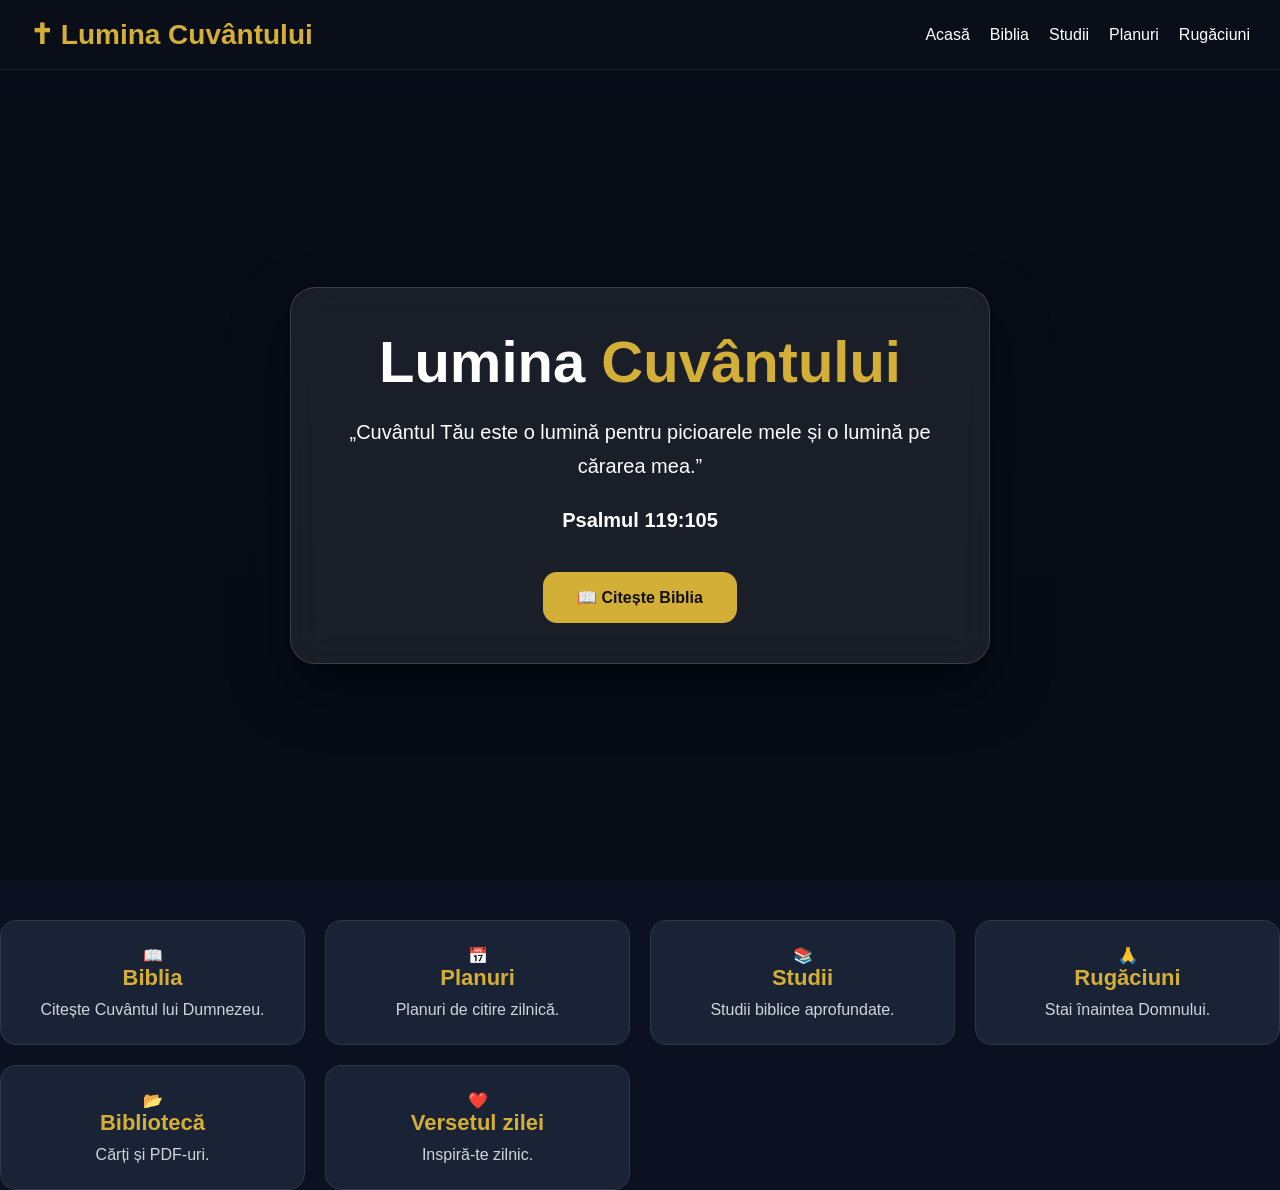
==== index.html @ 2da65aa4 "Update index.html" ====
<!DOCTYPE html>
<html lang="ro">
<head>
    <meta charset="UTF-8">
    <meta name="viewport" content="width=device-width, initial-scale=1.0">
    <title>Lumina Cuvântului</title>

    <link rel="stylesheet" href="style.css">
</head>
<body>

<header>


<div class="logo">
✝ Lumina Cuvântului
</div>

<nav>

<a href="#">Acasă</a>

<a href="#">Biblia</a>

<a href="#">Studii</a>

<a href="#">Planuri</a>

<a href="#">Rugăciuni</a>

</nav>

</header>

<section class="hero">

<div class="hero-content">

<h1>
Lumina <span>Cuvântului</span>
</h1>

<p>
„Cuvântul Tău este o lumină pentru picioarele mele și o lumină pe cărarea mea.”
</p>

<p><strong>Psalmul 119:105</strong></p>

<a href="#" class="button">
📖 Citește Biblia
</a>

</div>

</section>
<section class="cards">

<div class="card">
<div class="icon">📖</div>
<h3>Biblia</h3>
<p>Citește Cuvântul lui Dumnezeu.</p>
</div>

<div class="card">
<div class="icon">📅</div>
<h3>Planuri</h3>
<p>Planuri de citire zilnică.</p>
</div>

<div class="card">
<div class="icon">📚</div>
<h3>Studii</h3>
<p>Studii biblice aprofundate.</p>
</div>

<div class="card">
<div class="icon">🙏</div>
<h3>Rugăciuni</h3>
<p>Stai înaintea Domnului.</p>
</div>

<div class="card">
<div class="icon">📂</div>
<h3>Bibliotecă</h3>
<p>Cărți și PDF-uri.</p>
</div>

<div class="card">
<div class="icon">❤️</div>
<h3>Versetul zilei</h3>
<p>Inspiră-te zilnic.</p>
</div>

</section>
</section>

</main>

</body>
</html>
---- style.css ----
*{
  margin:0;
  padding:0;
  box-sizing:border-box;
}

body{
  font-family:Arial,Helvetica,sans-serif;
  background:#0b1120;
  color:#fff;
}

header{
  background:#111827;
  padding:20px;
  text-align:center;
}

header h1{
  color:#d4af37;
  font-size:32px;
}

main{
  max-width:1100px;
  margin:auto;
  padding:40px 20px;
}

.hero{
  text-align:center;
  padding:80px 20px;
}

.hero h2{
  font-size:42px;
  margin-bottom:20px;
}

.hero p{
  font-size:20px;
}

.button{
  display:inline-block;
  margin-top:30px;
  background:#d4af37;
  color:#111;
  padding:15px 30px;
  border-radius:10px;
  text-decoration:none;
  font-weight:bold;
}
.cards{
display:grid;
grid-template-columns:repeat(auto-fit,minmax(250px,1fr));
gap:20px;
margin-top:40px;
}

.card{
background:#1a2235;
padding:25px;
border-radius:16px;
text-align:center;
transition:0.3s;
border:1px solid #2d3748;
}

.card:hover{
transform:translateY(-6px);
border-color:#d4af37;
}

.card h3{
color:#d4af37;
margin-bottom:10px;
font-size:22px;
}

.card p{
color:#d1d5db;
}
.hero{
    min-height:90vh;
    display:flex;
    justify-content:center;
    align-items:center;
    padding:40px 20px;

    background:
    linear-gradient(rgba(5,10,20,.72),rgba(5,10,20,.85)),
    url("https://images.unsplash.com/photo-1500530855697-b586d89ba3ee?auto=format&fit=crop&w=1800&q=80");

    background-size:cover;
    background-position:center;
}

.hero-content{
    max-width:700px;
    text-align:center;

    background:rgba(255,255,255,.08);
    backdrop-filter:blur(18px);

    padding:40px;
    border-radius:25px;

    border:1px solid rgba(255,255,255,.15);

    box-shadow:0 25px 60px rgba(0,0,0,.45);
}

.hero h1{
    font-size:58px;
    margin-bottom:20px;
}

.hero span{
    color:#d4af37;
}

.hero p{
    font-size:20px;
    line-height:1.7;
    margin-bottom:20px;
}

.button{
    display:inline-block;
    margin-top:15px;
    padding:16px 34px;
    background:#d4af37;
    color:#111;
    border-radius:14px;
    text-decoration:none;
    font-weight:bold;
    transition:.3s;
}

.button:hover{
    transform:translateY(-3px);
}

@media(max-width:768px){

.hero h1{
font-size:40px;
}

.hero-content{
padding:25px;
}

}
header{
    position:sticky;
    top:0;
    backdrop-filter:blur(15px);
    background:rgba(17,24,39,.85);
}
header{
display:flex;
justify-content:space-between;
align-items:center;
padding:18px 30px;
background:rgba(10,15,25,.9);
backdrop-filter:blur(15px);
position:sticky;
top:0;
z-index:1000;
border-bottom:1px solid rgba(255,255,255,.08);
}

.logo{
font-size:28px;
font-weight:bold;
color:#d4af37;
}

nav{
display:flex;
gap:20px;
}

nav a{
color:white;
text-decoration:none;
font-size:16px;
transition:.3s;
}

nav a:hover{
color:#d4af37;
}

@media(max-width:768px){

header{
flex-direction:column;
gap:15px;
}

nav{
flex-wrap:wrap;
justify-content:center;
}

.hero h2{
font-size:34px;
}

}
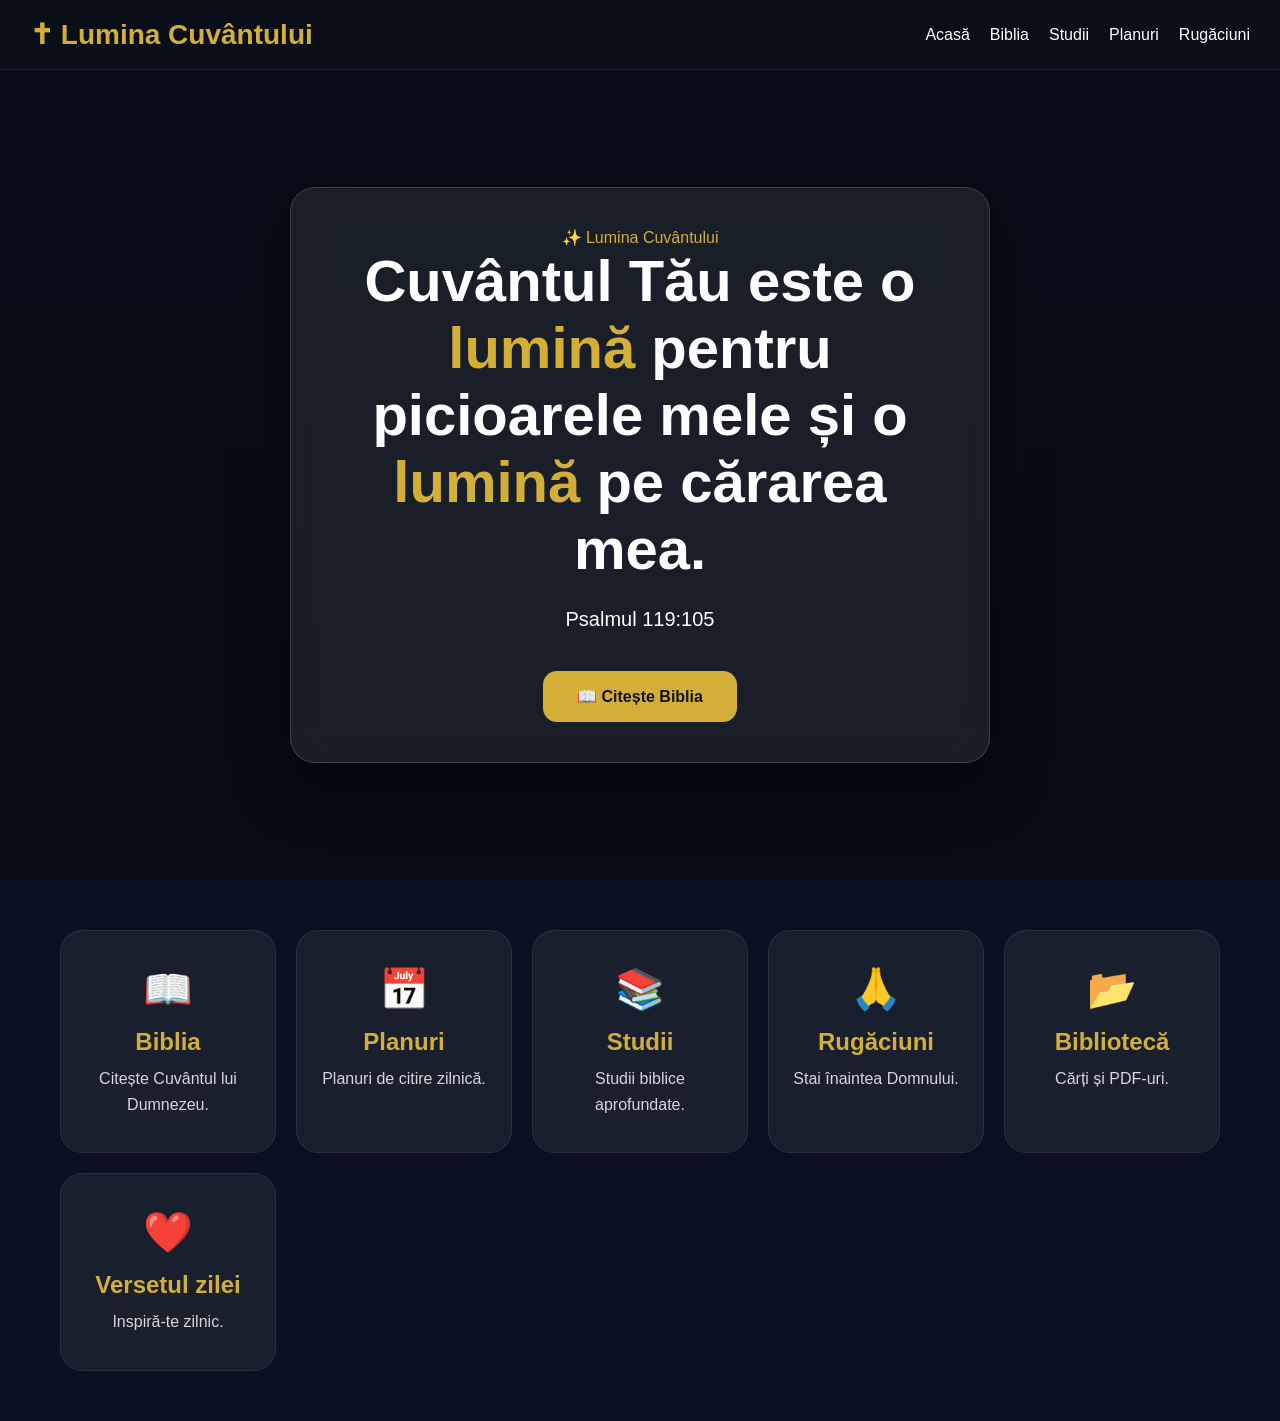
==== commit 7659dc9e: "Update index.html" ====
--- a/index.html
+++ b/index.html
@@ -34,17 +34,21 @@
 
 <section class="hero">
 
+<div class="overlay"></div>
+
 <div class="hero-content">
 
+<span class="badge">✨ Lumina Cuvântului</span>
+
 <h1>
-Lumina <span>Cuvântului</span>
+Cuvântul Tău este o
+<span>lumină</span>
+pentru picioarele mele și o
+<span>lumină</span>
+pe cărarea mea.
 </h1>
 
-<p>
-„Cuvântul Tău este o lumină pentru picioarele mele și o lumină pe cărarea mea.”
-</p>
-
-<p><strong>Psalmul 119:105</strong></p>
+<p>Psalmul 119:105</p>
 
 <a href="#" class="button">
 📖 Citește Biblia
--- a/style.css
+++ b/style.css
@@ -53,33 +53,43 @@
 }
 .cards{
 display:grid;
-grid-template-columns:repeat(auto-fit,minmax(250px,1fr));
+grid-template-columns:repeat(auto-fit,minmax(180px,1fr));
 gap:20px;
-margin-top:40px;
+padding:50px 20px;
+max-width:1200px;
+margin:auto;
 }
 
 .card{
-background:#1a2235;
-padding:25px;
-border-radius:16px;
+background:rgba(255,255,255,.06);
+backdrop-filter:blur(15px);
+border:1px solid rgba(255,255,255,.08);
+border-radius:22px;
+padding:35px 20px;
 text-align:center;
-transition:0.3s;
-border:1px solid #2d3748;
+transition:.35s;
 }
 
 .card:hover{
-transform:translateY(-6px);
+transform:translateY(-8px);
 border-color:#d4af37;
+box-shadow:0 20px 40px rgba(0,0,0,.35);
+}
+
+.icon{
+font-size:40px;
+margin-bottom:15px;
 }
 
 .card h3{
 color:#d4af37;
 margin-bottom:10px;
-font-size:22px;
+font-size:24px;
 }
 
 .card p{
-color:#d1d5db;
+color:#d7d7d7;
+line-height:1.6;
 }
 .hero{
     min-height:90vh;
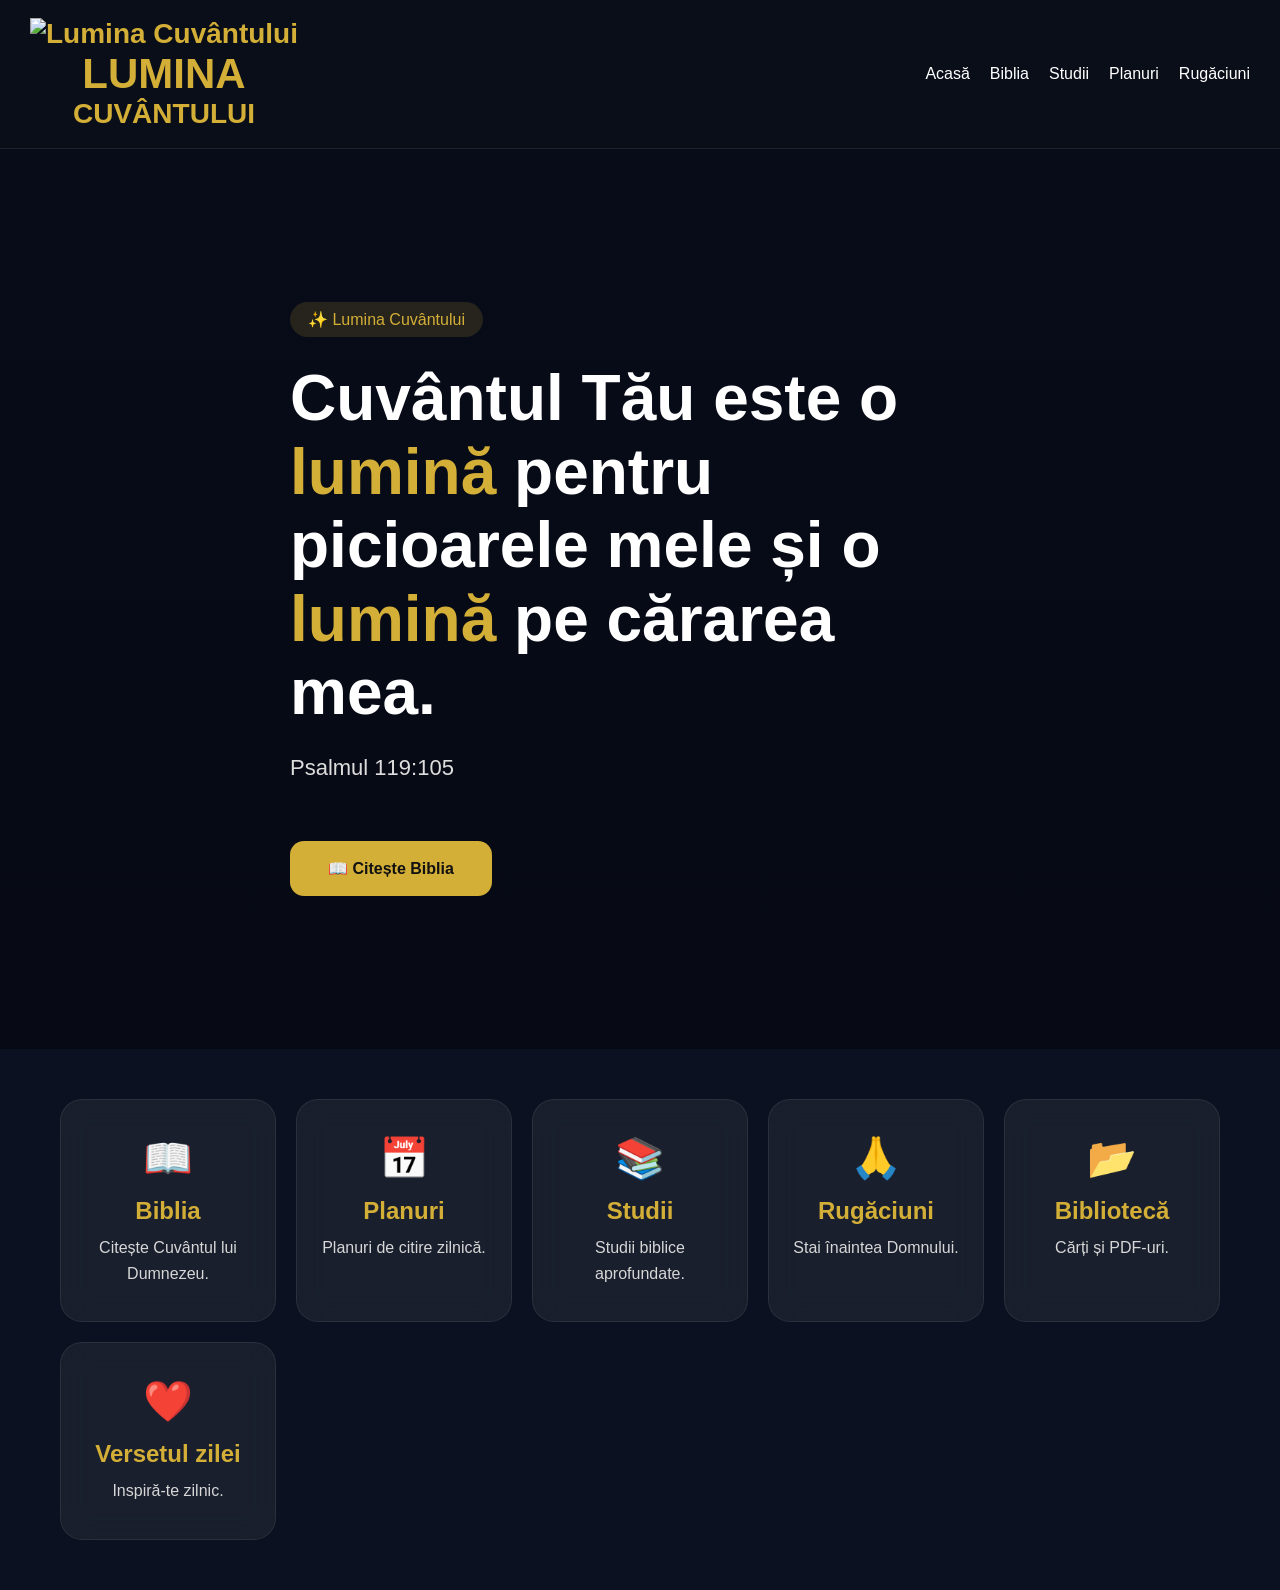
==== commit 4023970f: "Update index.html" ====
--- a/index.html
+++ b/index.html
@@ -13,7 +13,17 @@
 
 
 <div class="logo">
-✝ Lumina Cuvântului
+
+<img src="images/logo.png" alt="Lumina Cuvântului">
+
+<div>
+
+<h2>LUMINA</h2>
+
+<p>CUVÂNTULUI</p>
+
+</div>
+
 </div>
 
 <nav>
--- a/style.css
+++ b/style.css
@@ -92,66 +92,80 @@
 line-height:1.6;
 }
 .hero{
-    min-height:90vh;
-    display:flex;
-    justify-content:center;
-    align-items:center;
-    padding:40px 20px;
-
-    background:
-    linear-gradient(rgba(5,10,20,.72),rgba(5,10,20,.85)),
-    url("https://images.unsplash.com/photo-1500530855697-b586d89ba3ee?auto=format&fit=crop&w=1800&q=80");
-
-    background-size:cover;
-    background-position:center;
+position:relative;
+min-height:100vh;
+display:flex;
+justify-content:center;
+align-items:center;
+padding:30px;
+
+background:
+url("https://images.unsplash.com/photo-1518837695005-2083093ee35b?auto=format&fit=crop&w=2200&q=80");
+
+background-size:cover;
+background-position:center;
+overflow:hidden;
+}
+
+.overlay{
+position:absolute;
+inset:0;
+background:
+linear-gradient(
+180deg,
+rgba(5,8,18,.55),
+rgba(5,8,18,.85)
+);
 }
 
 .hero-content{
-    max-width:700px;
-    text-align:center;
-
-    background:rgba(255,255,255,.08);
-    backdrop-filter:blur(18px);
-
-    padding:40px;
-    border-radius:25px;
-
-    border:1px solid rgba(255,255,255,.15);
-
-    box-shadow:0 25px 60px rgba(0,0,0,.45);
+position:relative;
+z-index:2;
+max-width:700px;
+text-align:left;
+}
+
+.badge{
+display:inline-block;
+padding:8px 18px;
+border-radius:40px;
+background:rgba(212,175,55,.15);
+color:#d4af37;
+margin-bottom:25px;
 }
 
 .hero h1{
-    font-size:58px;
-    margin-bottom:20px;
+font-size:64px;
+line-height:1.15;
+margin-bottom:25px;
+font-weight:700;
 }
 
 .hero span{
-    color:#d4af37;
+color:#d4af37;
 }
 
 .hero p{
-    font-size:20px;
-    line-height:1.7;
-    margin-bottom:20px;
+font-size:22px;
+margin-bottom:30px;
+color:#ddd;
 }
 
 .button{
-    display:inline-block;
-    margin-top:15px;
-    padding:16px 34px;
-    background:#d4af37;
-    color:#111;
-    border-radius:14px;
-    text-decoration:none;
-    font-weight:bold;
-    transition:.3s;
+display:inline-block;
+padding:18px 38px;
+background:#d4af37;
+color:#111;
+border-radius:14px;
+font-weight:bold;
+text-decoration:none;
+transition:.35s;
 }
 
 .button:hover{
-    transform:translateY(-3px);
-}
-
+transform:translateY(-4px);
+box-shadow:0 15px 35px rgba(212,175,55,.35);
+}
 @media(max-width:768px){
 
 .hero h1{
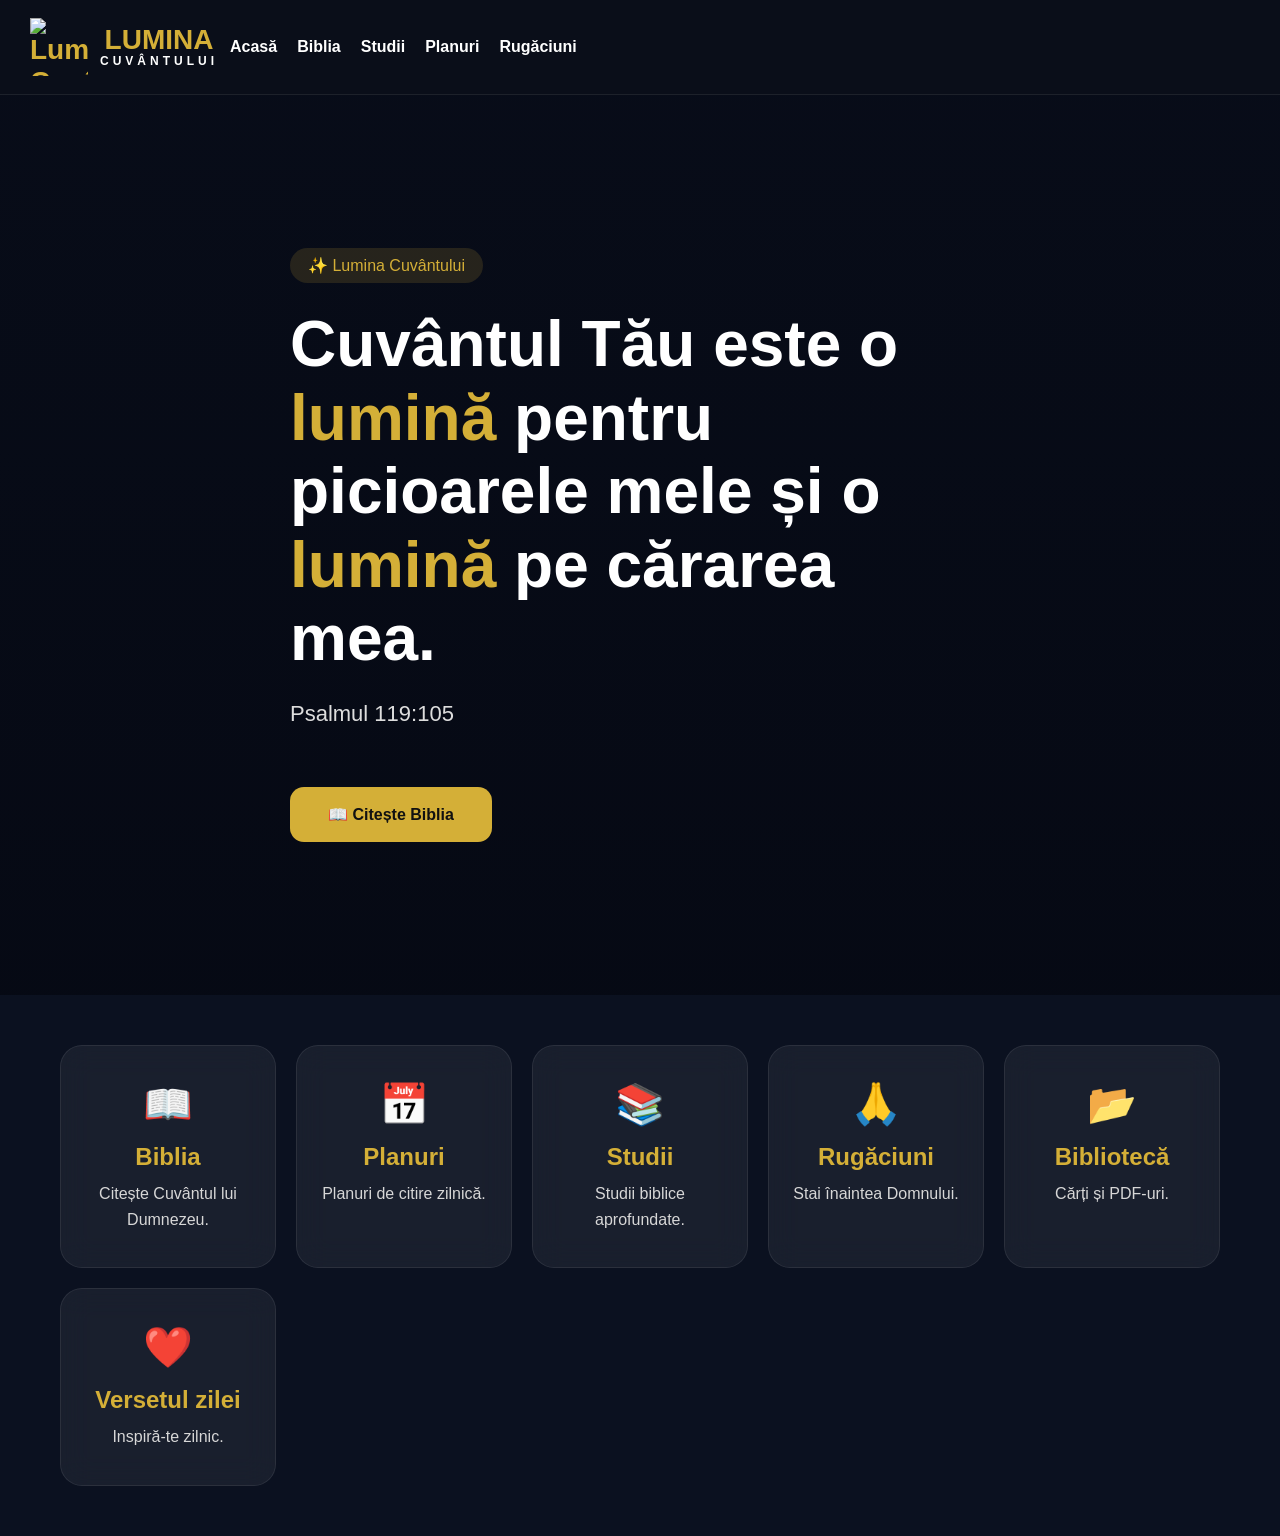
==== commit e9d2a62f: "Update index.html" ====
--- a/index.html
+++ b/index.html
@@ -14,7 +14,7 @@
 
 <div class="logo">
 
-<img src="images/logo.png" alt="Lumina Cuvântului">
+<img src="images/logo.png.PNG" alt="Lumina Cuvântului">
 
 <div>
 
@@ -22,7 +22,6 @@
 
 <p>CUVÂNTULUI</p>
 
-</div>
 
 </div>
 
--- a/style.css
+++ b/style.css
@@ -235,3 +235,28 @@
 }
 
 }
+.logo{
+display:flex;
+align-items:center;
+gap:12px;
+}
+
+.logo img{
+width:58px;
+height:58px;
+object-fit:contain;
+}
+
+.logo h2{
+margin:0;
+font-size:28px;
+color:#d4af37;
+line-height:1;
+}
+
+.logo p{
+margin:0;
+font-size:12px;
+letter-spacing:4px;
+color:#ffffff;
+}
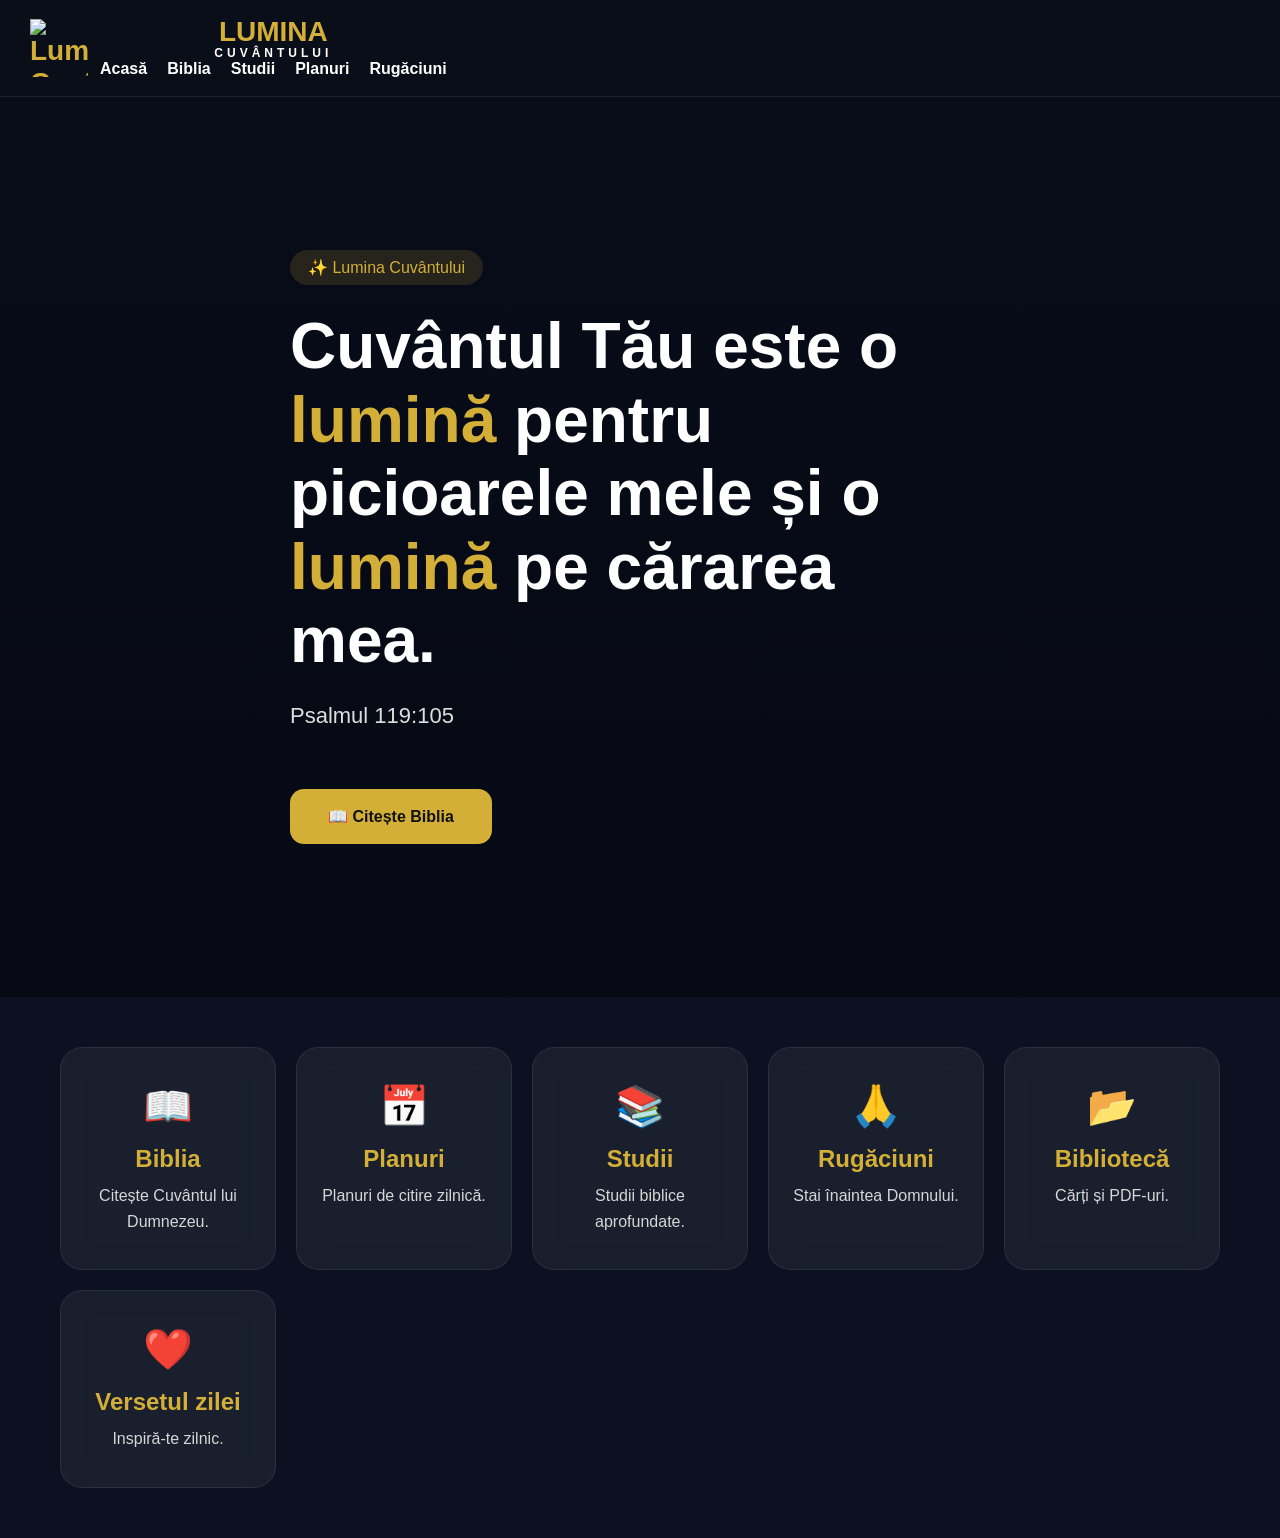
==== commit e38840a6: "Update index.html" ====
--- a/index.html
+++ b/index.html
@@ -17,6 +17,8 @@
 <img src="images/logo.png.PNG" alt="Lumina Cuvântului">
 
 <div>
+
+<div>    
 
 <h2>LUMINA</h2>
 
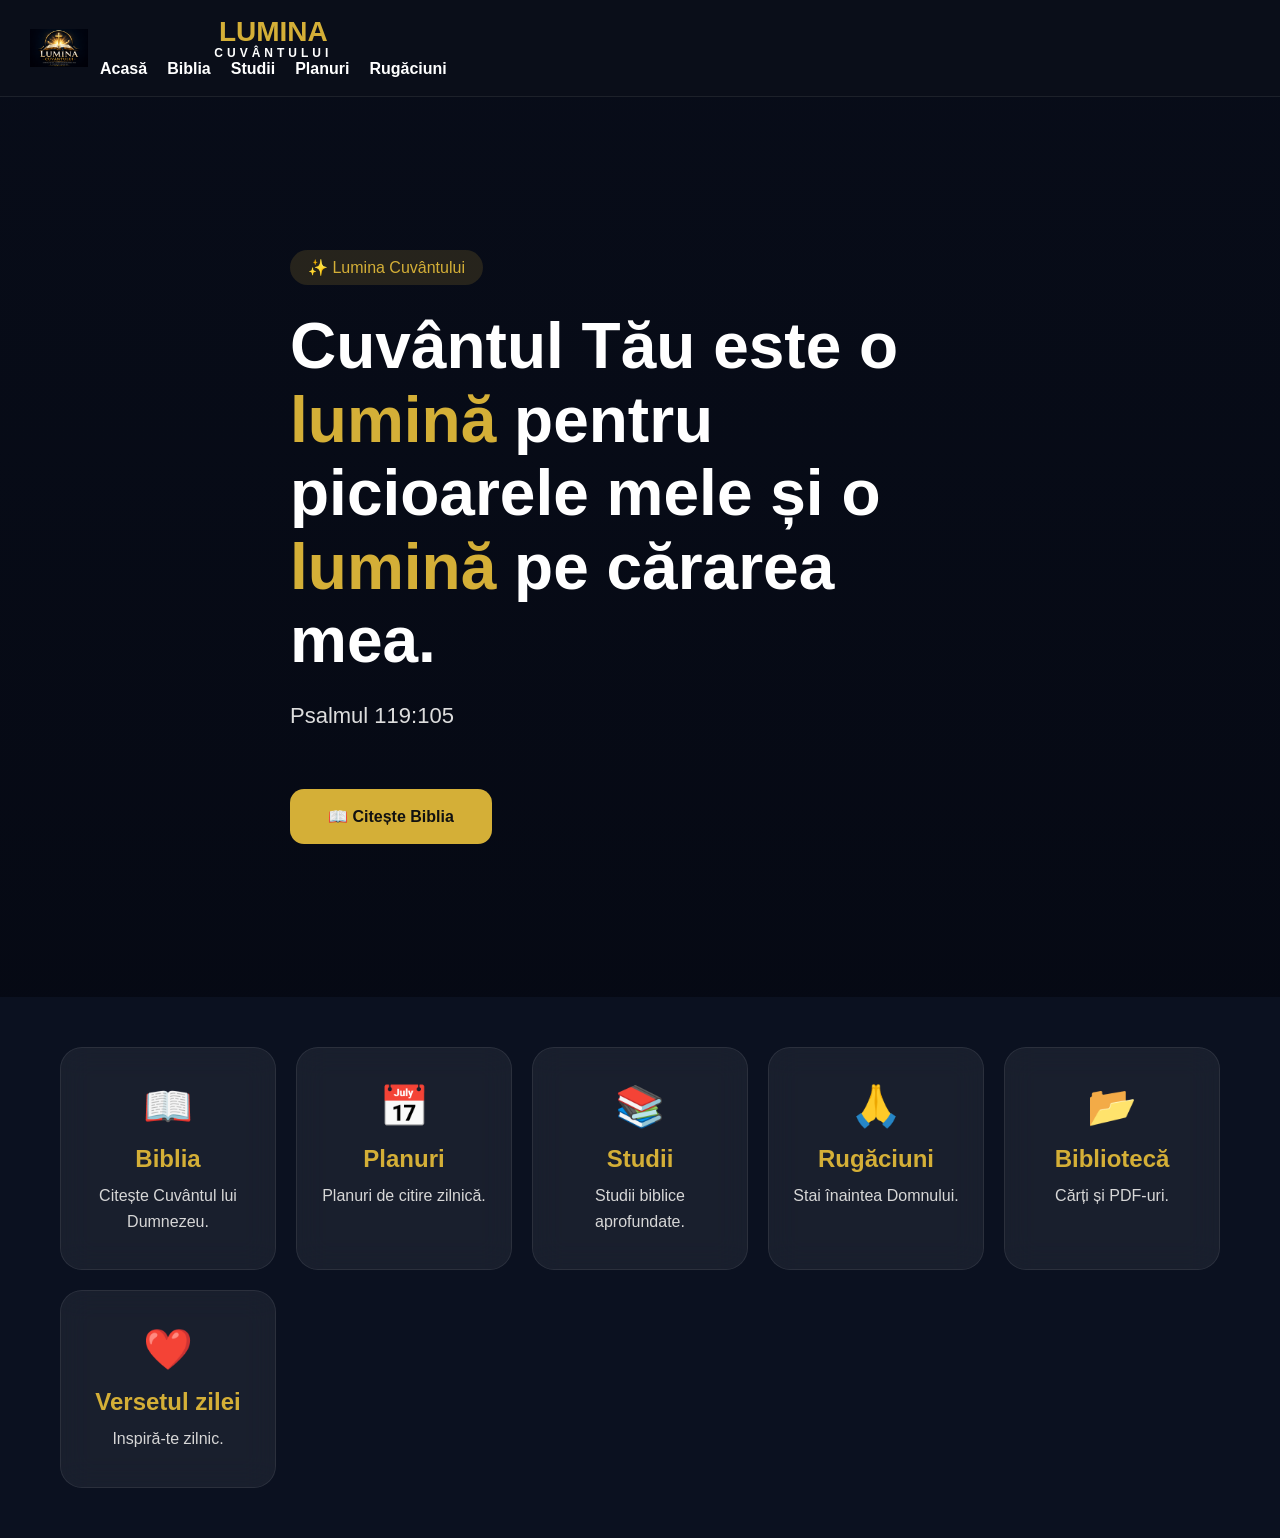
==== commit 8fefdbd3: "Update index.html" ====
--- a/index.html
+++ b/index.html
@@ -14,7 +14,7 @@
 
 <div class="logo">
 
-<img src="images/logo.png.PNG" alt="Lumina Cuvântului">
+<img src="logo.png.PNG" alt="Lumina Cuvântului">
 
 <div>
 
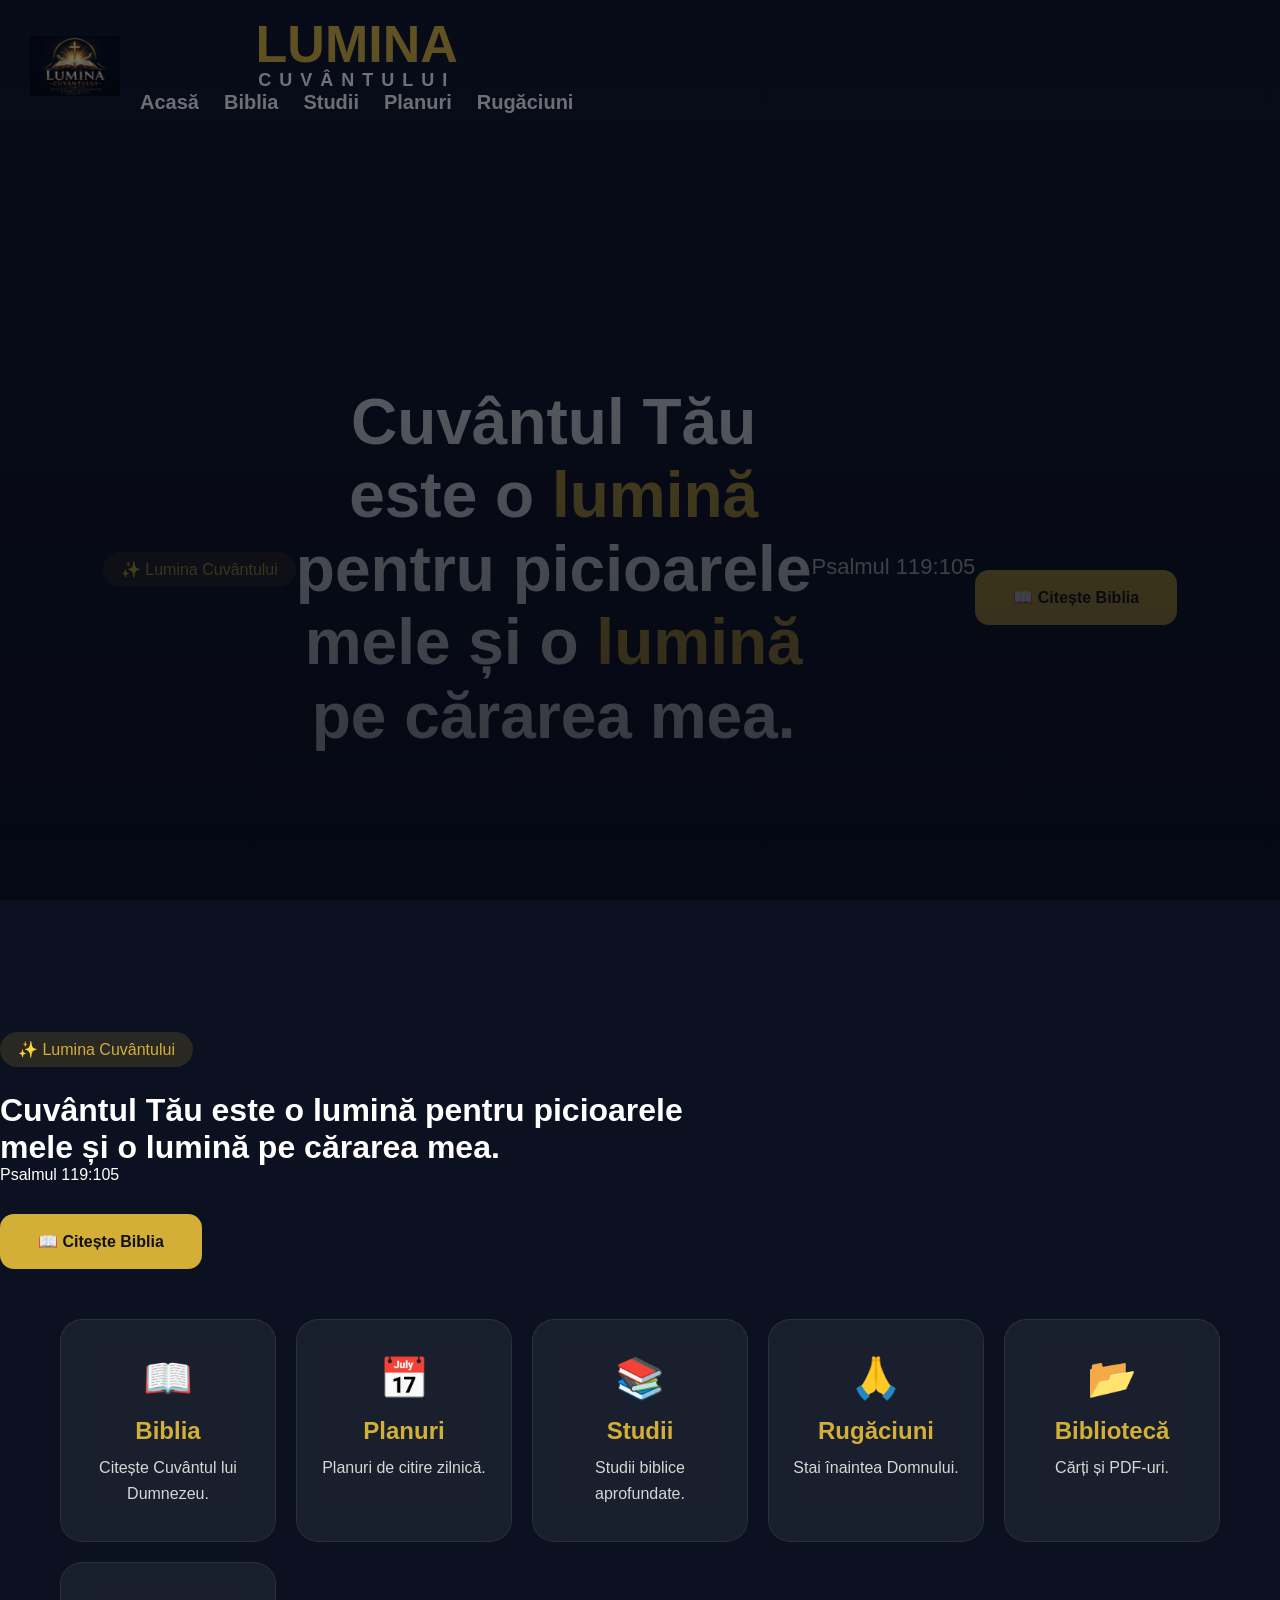
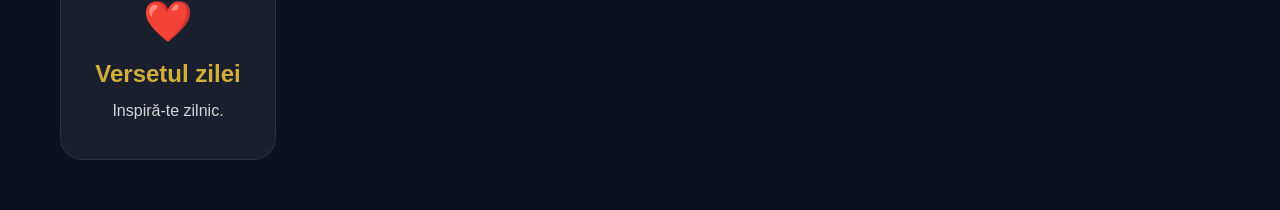
==== commit 26b65026: "Update index.html" ====
--- a/index.html
+++ b/index.html
@@ -44,6 +44,28 @@
 </header>
 
 <section class="hero">
+
+<div class="badge">
+✨ Lumina Cuvântului
+</div>
+
+<h1>
+Cuvântul Tău <br>
+este o <span>lumină</span><br>
+pentru picioarele<br>
+mele și o <span>lumină</span><br>
+pe cărarea mea.
+</h1>
+
+<p class="verse">
+Psalmul 119:105
+</p>
+
+<a href="#" class="button">
+📖 Citește Biblia
+</a>
+
+</section>
 
 <div class="overlay"></div>
 
--- a/style.css
+++ b/style.css
@@ -184,16 +184,11 @@
     background:rgba(17,24,39,.85);
 }
 header{
-display:flex;
-justify-content:space-between;
-align-items:center;
-padding:18px 30px;
-background:rgba(10,15,25,.9);
-backdrop-filter:blur(15px);
-position:sticky;
-top:0;
-z-index:1000;
-border-bottom:1px solid rgba(255,255,255,.08);
+    display:flex;
+    justify-content:space-between;
+    align-items:center;
+    padding:18px 30px;
+    background:#0b1120;
 }
 
 .logo{
@@ -203,15 +198,17 @@
 }
 
 nav{
-display:flex;
-gap:20px;
+    display:flex;
+    gap:25px;
+    align-items:center;
+    flex-wrap:wrap;
 }
 
 nav a{
-color:white;
-text-decoration:none;
-font-size:16px;
-transition:.3s;
+    color:white;
+    text-decoration:none;
+    font-size:20px;
+    font-weight:600;
 }
 
 nav a:hover{
@@ -236,27 +233,27 @@
 
 }
 .logo{
-display:flex;
-align-items:center;
-gap:12px;
+    display:flex;
+    align-items:center;
+    gap:20px;
 }
 
 .logo img{
-width:58px;
-height:58px;
-object-fit:contain;
+    width:90px;
+    height:90px;
+    object-fit:contain;
 }
 
 .logo h2{
-margin:0;
-font-size:28px;
-color:#d4af37;
-line-height:1;
+    margin:0;
+    color:#d4af37;
+    font-size:52px;
+    line-height:1;
 }
 
 .logo p{
-margin:0;
-font-size:12px;
-letter-spacing:4px;
-color:#ffffff;
-}
+    margin:0;
+    color:#fff;
+    font-size:18px;
+    letter-spacing:8px;
+}
